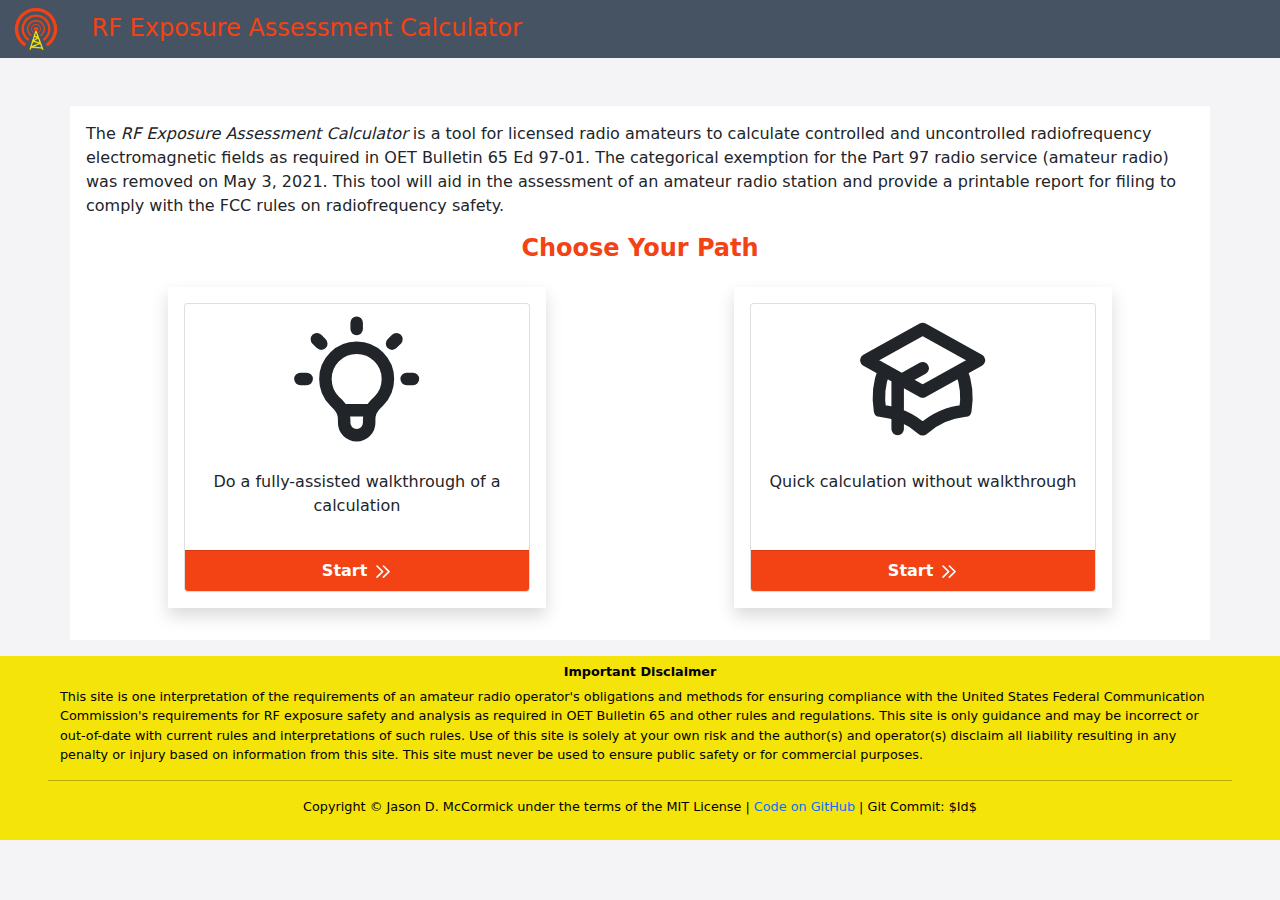
==== index.html @ f54cb821 "test ident" ====
<html>
<head>
	<meta charset="utf-8">
	<meta name="viewport" content="width=device-width, initial-scale=1">
	<title>Ham Radio RF Exposure Calculator</title>
	<link href="css/bootstrap.min.css" rel="stylesheet">
	<link href="css/local.css" rel="stylesheet">
    <link rel="shortcut icon" href="img/rflogo.png" sizes="any">
</head>
<body>
    <svg aria-hidden="true" id="svgdefs" version="2" xmlns="http://www.w3.org/2000/svg">
        <defs>
            <symbol id="rt-chevron" class="w-6 h-6" fill="none" stroke="currentColor" viewBox="0 0 24 24">
                <path stroke-linecap="round" stroke-linejoin="round" stroke-width="2" d="M13 5l7 7-7 7M5 5l7 7-7 7"></path>
            </symbol>
            <symbol id="lt-chevron" class="w-6 h-6" fill="none" stroke="currentColor" viewBox="0 0 24 24">
                <path stroke-linecap="round" stroke-linejoin="round" stroke-width="2" d="M11 19l-7-7 7-7m8 14l-7-7 7-7"></path>
            </symbol>
            <symbol id="miterboard" class="w-6 h-6" fill="none" stroke="currentColor" viewBox="0 0 24 24">
                <path d="M12 14l9-5-9-5-9 5 9 5z"></path><path d="M12 14l6.16-3.422a12.083 12.083 0 01.665 6.479A11.952 11.952 0 0012 20.055a11.952 11.952 0 00-6.824-2.998 12.078 12.078 0 01.665-6.479L12 14z"></path><path stroke-linecap="round" stroke-linejoin="round" stroke-width="2" d="M12 14l9-5-9-5-9 5 9 5zm0 0l6.16-3.422a12.083 12.083 0 01.665 6.479A11.952 11.952 0 0012 20.055a11.952 11.952 0 00-6.824-2.998 12.078 12.078 0 01.665-6.479L12 14zm-4 6v-7.5l4-2.222"></path>
            </symbol>
            <symbol id="lightbulb" class="w-6 h-6" fill="none" stroke="currentColor" viewBox="0 0 24 24">
                <path stroke-linecap="round" stroke-linejoin="round" stroke-width="2" d="M9.663 17h4.673M12 3v1m6.364 1.636l-.707.707M21 12h-1M4 12H3m3.343-5.657l-.707-.707m2.828 9.9a5 5 0 117.072 0l-.548.547A3.374 3.374 0 0014 18.469V19a2 2 0 11-4 0v-.531c0-.895-.356-1.754-.988-2.386l-.548-.547z"></path>
            </symbol>
        </defs>
    </svg>
    <header>
        <div class="container-fluid p-1 mb-5 headerbar">
            <img src="img/rflogo.png" height="50px" class="mx-2" />
            <span class="mx-3">RF Exposure Assessment Calculator</span>
        </div>    
    </header>
<main>
	<div class="container-md bg-white p-3">                      
        <div class="row">
            <p>The <i>RF Exposure Assessment Calculator</i> is a tool for licensed radio amateurs 
            to calculate controlled and uncontrolled radiofrequency electromagnetic fields
            as required in OET Bulletin 65 Ed 97-01. The categorical exemption for the Part 97
            radio service (amateur radio) was removed on May 3, 2021. This tool will aid in
            the assessment of an amateur radio station and provide a printable report for filing
            to comply with the FCC rules on radiofrequency safety.
        </div>

        <div class="row choosepath">
            <h2>Choose Your Path</h2>
        </div>
        
        <div class="row equal justify-content-around">
            <div class="col-md-4 shadow m-3 p-3">
                <div class="card h-100">
                    <svg><use href="#lightbulb"></use></svg>
                    <div class="card-body text-center">
                    <p>Do a fully-assisted walkthrough of a calculation</p>
                    </div>
                    <a href="1.html">
                        <div class="card-footer">
                            Start&nbsp;<svg class="svgicon"><use href="#rt-chevron"></use></svg>
                        </div>
                    </a>
                </div>
            </div>

            <div class="col-md-4 shadow m-3 p-3">
                <div class="card h-100">
                    <svg><use href="#miterboard"></use></svg>
                    <div class="card-body text-center">
                        <p>Quick calculation without walkthrough</p>
                    </div>
                    <a href="oet65.html">
                        <div class="card-footer">
                            Start&nbsp;<svg class="svgicon"><use href="#rt-chevron"></use></svg>
                        </div>
                    </a>
                </div>
            </div>
        </div>
	</div>


	<script src="js/bootstrap.min.js"></script>
	<!--<script src="js/jquery-3.6.0.min.js"></script>-->
</main>
<footer>
    <div class="container-fluid mt-3">             
        <div class="row disclaimer px-5 py-2">
            <h2>Important Disclaimer</h2>
            <p>This site is one interpretation of the requirements of an amateur radio operator's obligations
                and methods for ensuring compliance with the United States Federal Communication Commission's 
                requirements for RF exposure safety and analysis as required in OET Bulletin 65 and other 
                rules and regulations. This site is only guidance and may be incorrect or out-of-date with
                current rules and interpretations of such rules. Use of this site is solely at your own risk
                and the author(s) and operator(s) disclaim all liability resulting in any penalty or injury based
                on information from this site. This site must never be used to ensure public safety or for commercial
                purposes.
            </p>
            <hr>
            <p style="text-align:center">Copyright &copy; Jason D. McCormick under the terms of the MIT License | 
                <a href="https://github.com/jxmx/rf-exp-assess">Code on GitHub</a> |
                Git Commit: $Id$
            </p>

        </div>   
    </div>
</footer>

</body>
</html>
---- css/local.css ----
/* 
 * Black Coral #465362 / rgb(70, 83, 98)
 * Cultured #F4F4F6 / rgb(244, 244, 246)
 * Coquelicot #F34213 / rgb(243, 66, 19)
 * Titanium Yellow #F4E409 / rgb(244, 228, 9)
 * Claret #840032 / rgb(132, 0, 50)
 */

:root {
	--black-coral: rgb(70, 83, 98);
	--cultured: rgb(244, 244, 246);
	--coquelicot: rgb(243, 66, 19);
	--titanium-yellow: rgb(244, 228, 9);
	--claret: rgb(132, 0, 50);
}

body {
	background-color: var(--cultured);
}

a:active, a:visited, a:hover, a:link {
	text-decoration: none;
}

.headerbar {
	background-color: var(--black-coral); 
	color: var(--coquelicot);
	font-size: 1.5em;
}

.choosepath h2{
	color: var(--coquelicot);
	font-weight: bolder;
	text-align: center;
	font-size: 1.5em;
}

.card-footer {
	background-color: var(--coquelicot);
	color: white;
	text-align: center;
	font-weight: bolder;
}

.disclaimer {
	background-color: var(--titanium-yellow);
	color: black;
	font-size: 0.8em;
}

.disclaimer h2{
	text-align: center;
	font-size: 1em;
	font-weight: bolder;
}

.form-l label {
	font-weight: bold;
}

.report-out label {
	text-align: right;	
	font-weight: bold;
}

#svgdefs{
	position: absolute;
	width: 0;
	height: 0;
	overflow: hidden;
}

.svgicon {
	width: 1.2em;
	height: 1.2em;
}
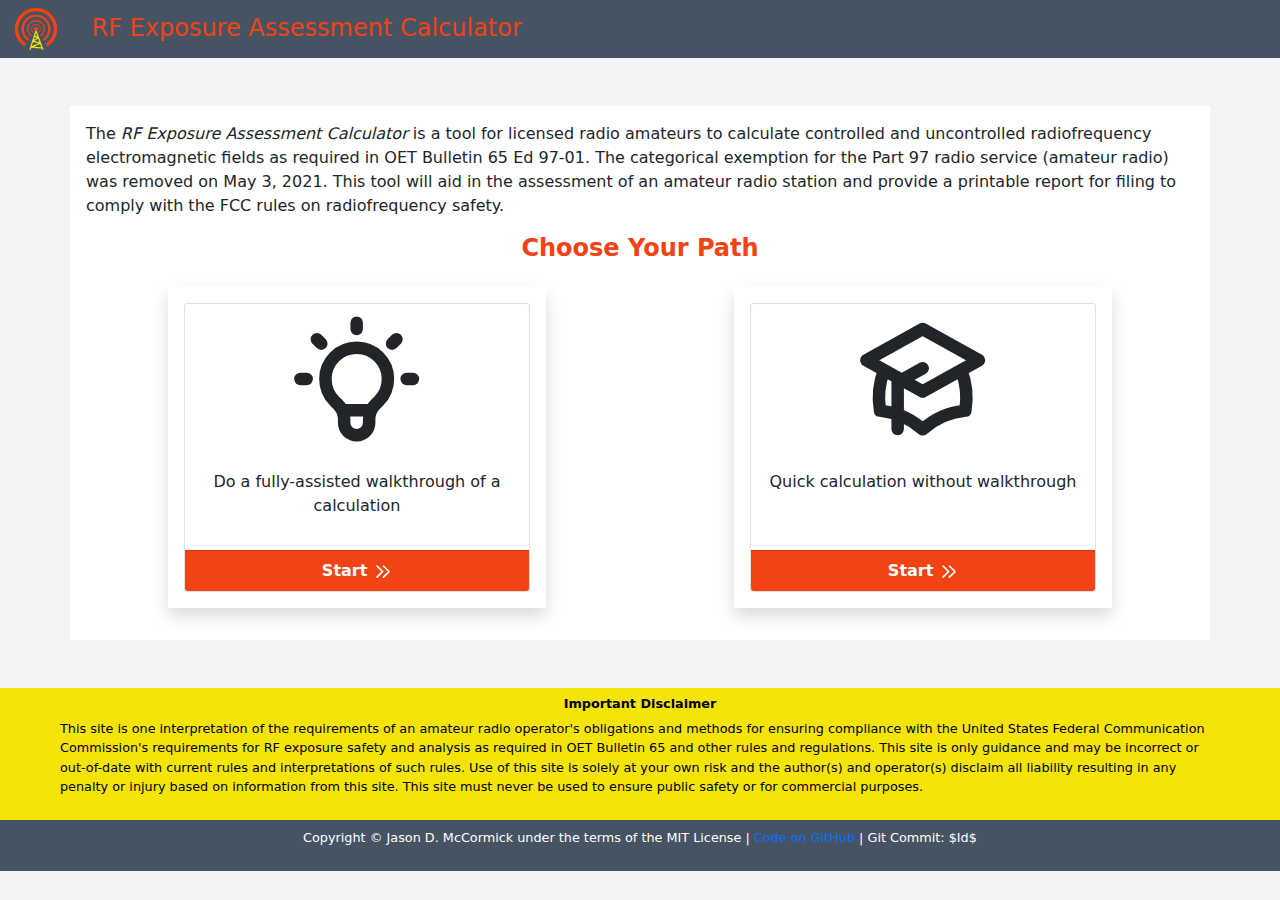
==== commit b9bae46b: "dark footer" ====
--- a/index.html
+++ b/index.html
@@ -31,7 +31,7 @@
         </div>    
     </header>
 <main>
-	<div class="container-md bg-white p-3">                      
+	<div class="container-md bg-white p-3 mb-5">                      
         <div class="row">
             <p>The <i>RF Exposure Assessment Calculator</i> is a tool for licensed radio amateurs 
             to calculate controlled and uncontrolled radiofrequency electromagnetic fields
@@ -81,7 +81,7 @@
 	<!--<script src="js/jquery-3.6.0.min.js"></script>-->
 </main>
 <footer>
-    <div class="container-fluid mt-3">             
+    <div class="container-fluid">             
         <div class="row disclaimer px-5 py-2">
             <h2>Important Disclaimer</h2>
             <p>This site is one interpretation of the requirements of an amateur radio operator's obligations
@@ -93,7 +93,8 @@
                 on information from this site. This site must never be used to ensure public safety or for commercial
                 purposes.
             </p>
-            <hr>
+        </div>
+        <div class="row bottom-footer px-5 py-2">
             <p style="text-align:center">Copyright &copy; Jason D. McCormick under the terms of the MIT License | 
                 <a href="https://github.com/jxmx/rf-exp-assess">Code on GitHub</a> |
                 Git Commit: $Id$
--- a/css/local.css
+++ b/css/local.css
@@ -48,6 +48,12 @@
 	font-size: 0.8em;
 }
 
+.bottom-footer {
+	background-color: var(--black-coral);
+	color: white;
+	font-size: 0.8em;
+}
+
 .disclaimer h2{
 	text-align: center;
 	font-size: 1em;
@@ -73,4 +79,22 @@
 .svgicon {
 	width: 1.2em;
 	height: 1.2em;
+}
+
+.calc-header h2{
+	color: var(--coquelicot);
+	font-weight: bolder;
+	text-align: center;
+	font-size: 1.5em;
+}
+
+.table-primary td{
+	color: var(--titanium-yellow);
+	background-color: var(--black-coral);
+}
+
+.btn-primary {
+	background-color: var(--coquelicot);
+	color: white;
+	border-color: var(--titanium-yellow);
 }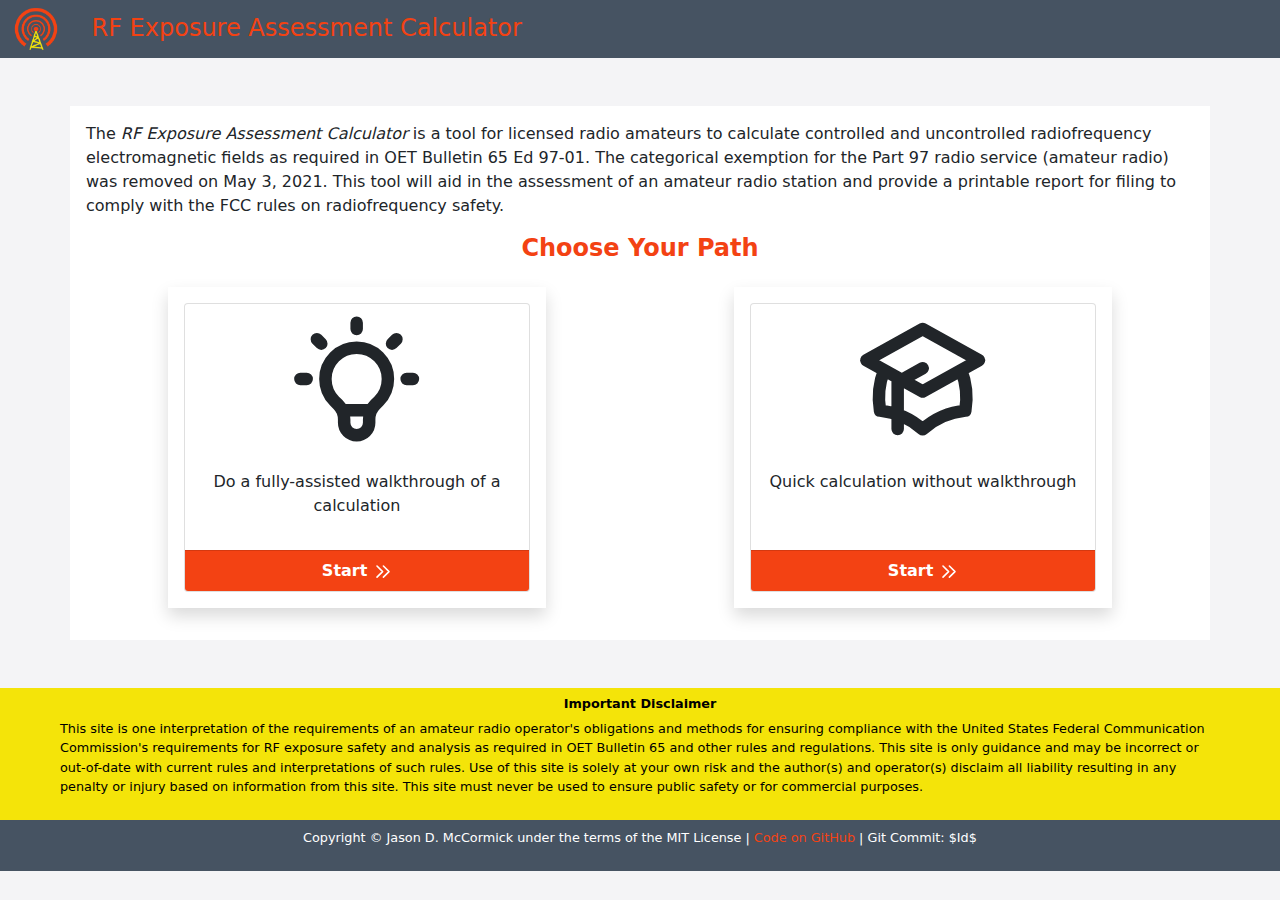
==== commit 01ad7b2f: "no bootstrap.js needed" ====
--- a/index.html
+++ b/index.html
@@ -2,7 +2,7 @@
 <head>
 	<meta charset="utf-8">
 	<meta name="viewport" content="width=device-width, initial-scale=1">
-	<title>Ham Radio RF Exposure Calculator</title>
+	<title>Amateur Radio RF Exposure Calculator</title>
 	<link href="css/bootstrap.min.css" rel="stylesheet">
 	<link href="css/local.css" rel="stylesheet">
     <link rel="shortcut icon" href="img/rflogo.png" sizes="any">
@@ -75,10 +75,6 @@
             </div>
         </div>
 	</div>
-
-
-	<script src="js/bootstrap.min.js"></script>
-	<!--<script src="js/jquery-3.6.0.min.js"></script>-->
 </main>
 <footer>
     <div class="container-fluid">             
--- a/css/local.css
+++ b/css/local.css
@@ -20,6 +20,7 @@
 
 a:active, a:visited, a:hover, a:link {
 	text-decoration: none;
+	color: var(--coquelicot);
 }
 
 .headerbar {
@@ -93,8 +94,16 @@
 	background-color: var(--black-coral);
 }
 
-.btn-primary {
+button {
 	background-color: var(--coquelicot);
+	border: none;
 	color: white;
-	border-color: var(--titanium-yellow);
+	font-weight: bold;
+	text-align: center;
+	text-decoration: none;
+	display: inline-block;
+	padding-top: 5px;
+	padding-bottom: 5px;
+	padding-left: 10px;
+	padding-right: 10px;
 }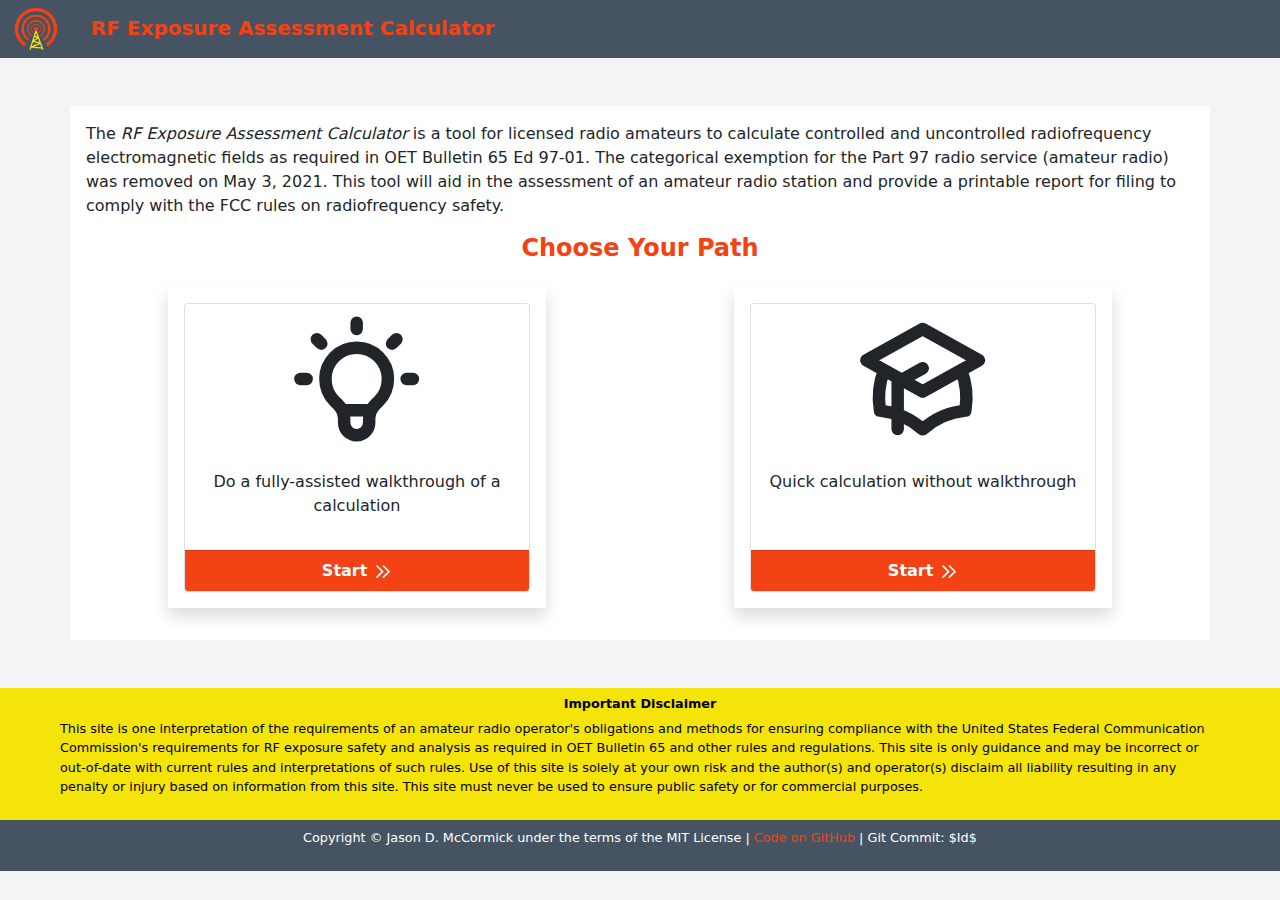
==== commit 88bfa612: "add heroicons license comment" ====
--- a/index.html
+++ b/index.html
@@ -10,6 +10,7 @@
 <body>
     <svg aria-hidden="true" id="svgdefs" version="2" xmlns="http://www.w3.org/2000/svg">
         <defs>
+            <!-- Symbols from https://heroicons.com/ used under MIT License -->
             <symbol id="rt-chevron" class="w-6 h-6" fill="none" stroke="currentColor" viewBox="0 0 24 24">
                 <path stroke-linecap="round" stroke-linejoin="round" stroke-width="2" d="M13 5l7 7-7 7M5 5l7 7-7 7"></path>
             </symbol>
--- a/css/local.css
+++ b/css/local.css
@@ -26,7 +26,14 @@
 .headerbar {
 	background-color: var(--black-coral); 
 	color: var(--coquelicot);
-	font-size: 1.5em;
+	font-size: 1.25em;
+	font-weight: bold;	
+}
+
+.subheaderbar{
+	background-color: var(--black-coral); 
+	color: var(--coquelicot);
+	font-size: 1.25em;
 }
 
 .choosepath h2{
@@ -106,4 +113,8 @@
 	padding-bottom: 5px;
 	padding-left: 10px;
 	padding-right: 10px;
+}
+
+.progress-bar {
+	background-color: var(--coquelicot);	
 }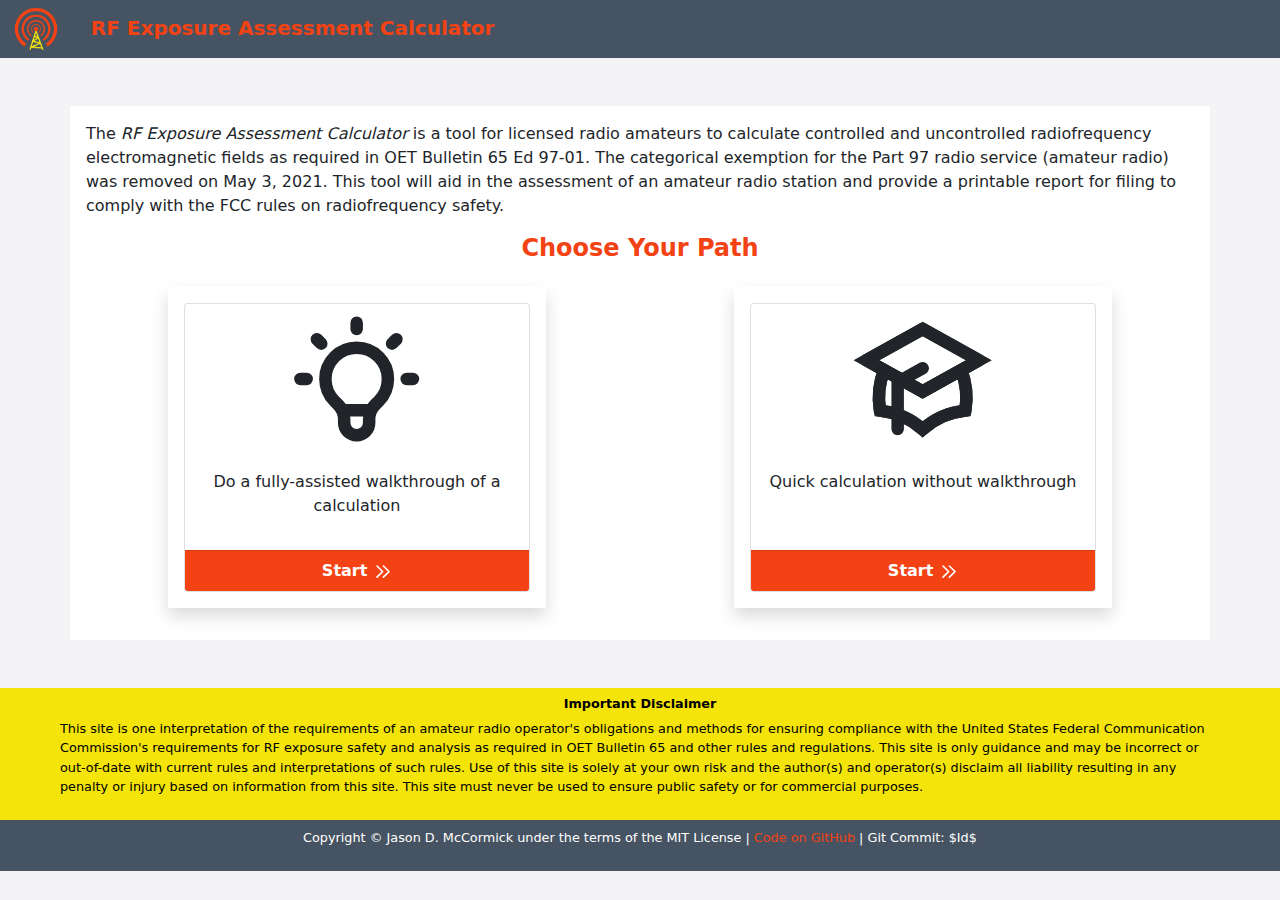
==== commit af41964e: "implement printable report for walkthrough" ====
--- a/index.html
+++ b/index.html
@@ -10,18 +10,20 @@
 <body>
     <svg aria-hidden="true" id="svgdefs" version="2" xmlns="http://www.w3.org/2000/svg">
         <defs>
-            <!-- Symbols from https://heroicons.com/ used under MIT License -->
-            <symbol id="rt-chevron" class="w-6 h-6" fill="none" stroke="currentColor" viewBox="0 0 24 24">
-                <path stroke-linecap="round" stroke-linejoin="round" stroke-width="2" d="M13 5l7 7-7 7M5 5l7 7-7 7"></path>
+            <!-- Symbols from https://heroicons.com/ Copyright 2022 by Tailwind CSS used under MIT License -->
+            <symbol id="rt-chevron" xmlns="http://www.w3.org/2000/svg" class="h-6 w-6" fill="none" viewBox="0 0 24 24" stroke="currentColor" stroke-width="2">
+                <path stroke-linecap="round" stroke-linejoin="round" d="M13 5l7 7-7 7M5 5l7 7-7 7" />
             </symbol>
-            <symbol id="lt-chevron" class="w-6 h-6" fill="none" stroke="currentColor" viewBox="0 0 24 24">
-                <path stroke-linecap="round" stroke-linejoin="round" stroke-width="2" d="M11 19l-7-7 7-7m8 14l-7-7 7-7"></path>
+            <symbol if="lt-chevron" xmlns="http://www.w3.org/2000/svg" class="h-6 w-6" fill="none" viewBox="0 0 24 24" stroke="currentColor" stroke-width="2">
+                <path stroke-linecap="round" stroke-linejoin="round" d="M11 19l-7-7 7-7m8 14l-7-7 7-7" />
             </symbol>
-            <symbol id="miterboard" class="w-6 h-6" fill="none" stroke="currentColor" viewBox="0 0 24 24">
-                <path d="M12 14l9-5-9-5-9 5 9 5z"></path><path d="M12 14l6.16-3.422a12.083 12.083 0 01.665 6.479A11.952 11.952 0 0012 20.055a11.952 11.952 0 00-6.824-2.998 12.078 12.078 0 01.665-6.479L12 14z"></path><path stroke-linecap="round" stroke-linejoin="round" stroke-width="2" d="M12 14l9-5-9-5-9 5 9 5zm0 0l6.16-3.422a12.083 12.083 0 01.665 6.479A11.952 11.952 0 0012 20.055a11.952 11.952 0 00-6.824-2.998 12.078 12.078 0 01.665-6.479L12 14zm-4 6v-7.5l4-2.222"></path>
+            <symbol id="miterboard" xmlns="http://www.w3.org/2000/svg" class="h-6 w-6" fill="none" viewBox="0 0 24 24" stroke="currentColor" stroke-width="2">
+                <path d="M12 14l9-5-9-5-9 5 9 5z" />
+                <path d="M12 14l6.16-3.422a12.083 12.083 0 01.665 6.479A11.952 11.952 0 0012 20.055a11.952 11.952 0 00-6.824-2.998 12.078 12.078 0 01.665-6.479L12 14z" />
+                <path stroke-linecap="round" stroke-linejoin="round" d="M12 14l9-5-9-5-9 5 9 5zm0 0l6.16-3.422a12.083 12.083 0 01.665 6.479A11.952 11.952 0 0012 20.055a11.952 11.952 0 00-6.824-2.998 12.078 12.078 0 01.665-6.479L12 14zm-4 6v-7.5l4-2.222" />
             </symbol>
-            <symbol id="lightbulb" class="w-6 h-6" fill="none" stroke="currentColor" viewBox="0 0 24 24">
-                <path stroke-linecap="round" stroke-linejoin="round" stroke-width="2" d="M9.663 17h4.673M12 3v1m6.364 1.636l-.707.707M21 12h-1M4 12H3m3.343-5.657l-.707-.707m2.828 9.9a5 5 0 117.072 0l-.548.547A3.374 3.374 0 0014 18.469V19a2 2 0 11-4 0v-.531c0-.895-.356-1.754-.988-2.386l-.548-.547z"></path>
+            <symbol id="lightbulb" xmlns="http://www.w3.org/2000/svg" class="h-6 w-6" fill="none" viewBox="0 0 24 24" stroke="currentColor" stroke-width="2">
+                <path stroke-linecap="round" stroke-linejoin="round" d="M9.663 17h4.673M12 3v1m6.364 1.636l-.707.707M21 12h-1M4 12H3m3.343-5.657l-.707-.707m2.828 9.9a5 5 0 117.072 0l-.548.547A3.374 3.374 0 0014 18.469V19a2 2 0 11-4 0v-.531c0-.895-.356-1.754-.988-2.386l-.548-.547z" />
             </symbol>
         </defs>
     </svg>
--- a/css/local.css
+++ b/css/local.css
@@ -117,4 +117,52 @@
 
 .progress-bar {
 	background-color: var(--coquelicot);	
+}
+
+.not-printable {
+	display: none;
+}
+
+@media print {
+	html, body {
+		
+		font-size: 11pt;
+	}
+
+	table h2 {
+		font-size: 14pt;
+		font-weight: bolder;
+	}
+
+	.td-field {
+		font-weight: bolder;
+	}
+	
+	.td-value {
+		font-family: 'Courier New', Courier, monospace;
+	}
+
+	.disclaimer {
+		color: black;
+		font-size: 0.8em;
+	}
+	
+	.bottom-footer {
+		font-size: 0.8em;
+	}
+	
+	.disclaimer h2{
+		text-align: center;
+		font-size: 1em;
+		font-weight: bolder;
+	}
+
+	.form-check-input:checked {
+		background-color: black;
+		border-color: black;
+	}
+
+	.form-check-input {
+		border-color: black;
+	}
 }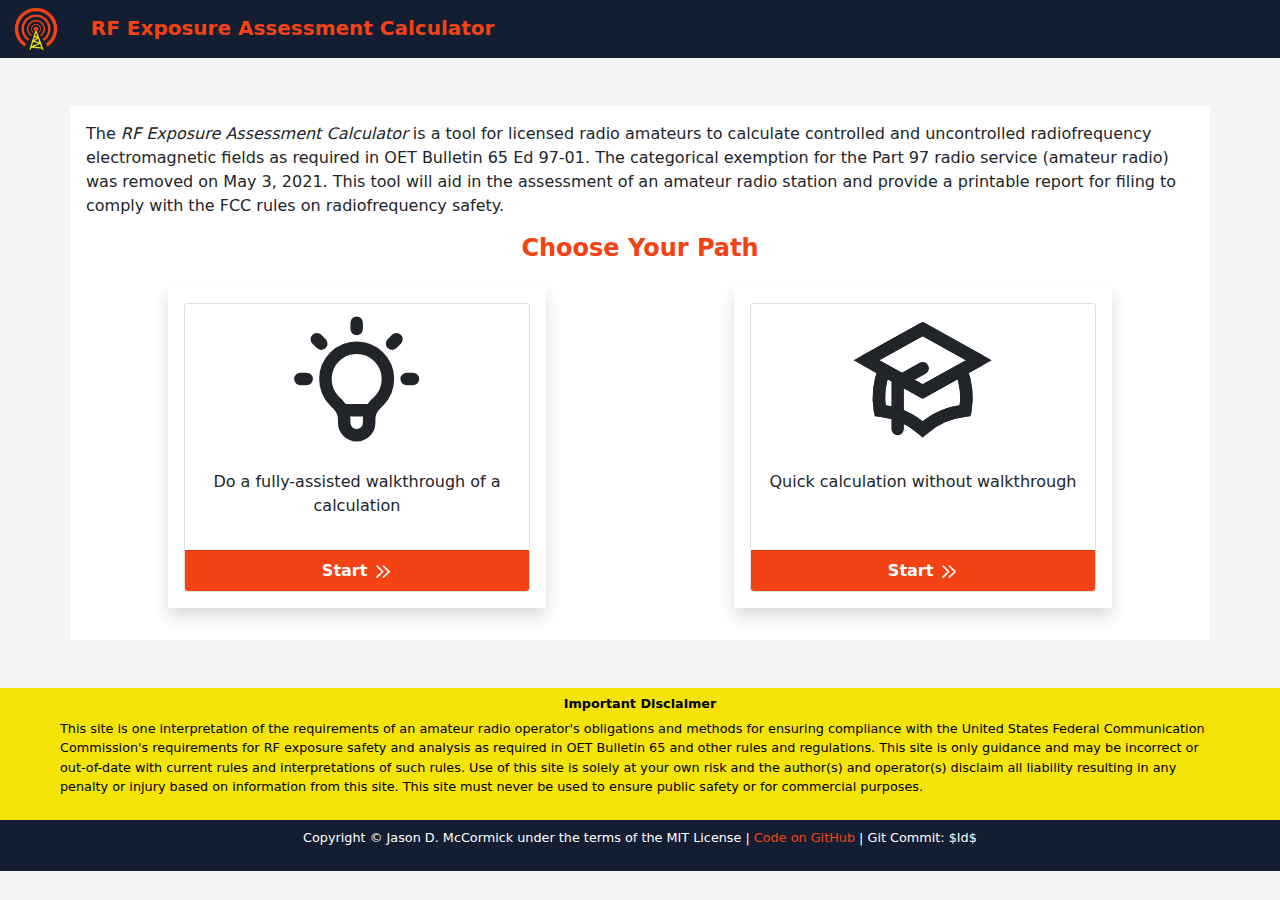
==== commit 8f1ed4e0: "add missing doctype" ====
--- a/index.html
+++ b/index.html
@@ -1,3 +1,4 @@
+<!DOCTYPE html>
 <html>
 <head>
 	<meta charset="utf-8">
--- a/css/local.css
+++ b/css/local.css
@@ -7,7 +7,7 @@
  */
 
 :root {
-	--black-coral: rgb(70, 83, 98);
+	--black-coral: rgb(20, 30, 50);
 	--cultured: rgb(244, 244, 246);
 	--coquelicot: rgb(243, 66, 19);
 	--titanium-yellow: rgb(244, 228, 9);
@@ -165,4 +165,4 @@
 	.form-check-input {
 		border-color: black;
 	}
-}+}
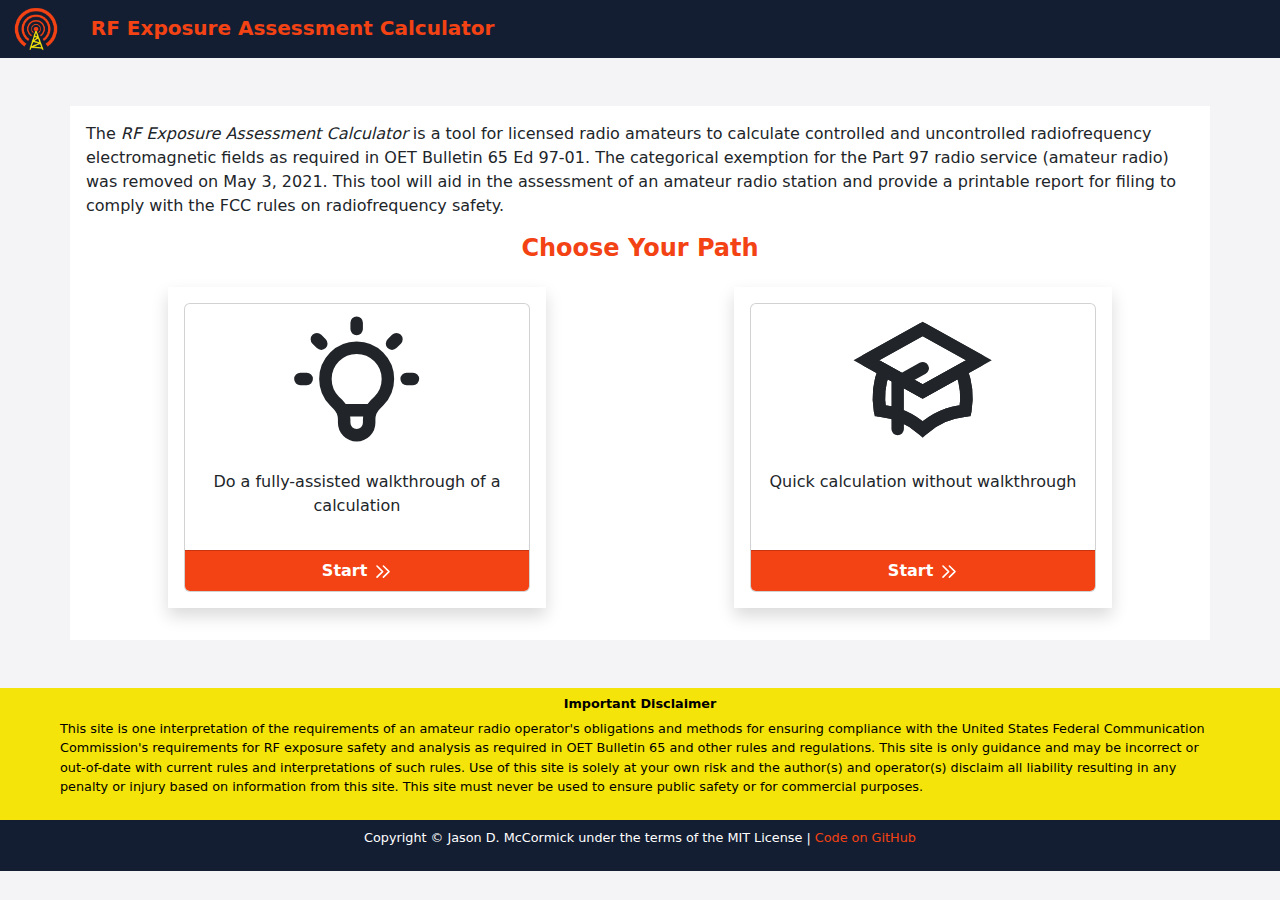
==== commit 7d4c4703: "remove git commit from footer" ====
--- a/index.html
+++ b/index.html
@@ -96,8 +96,7 @@
         </div>
         <div class="row bottom-footer px-5 py-2">
             <p style="text-align:center">Copyright &copy; Jason D. McCormick under the terms of the MIT License | 
-                <a href="https://github.com/jxmx/rf-exp-assess">Code on GitHub</a> |
-                Git Commit: $Id$
+                <a href="https://github.com/jxmx/rf-exp-assess">Code on GitHub</a>
             </p>
 
         </div>   
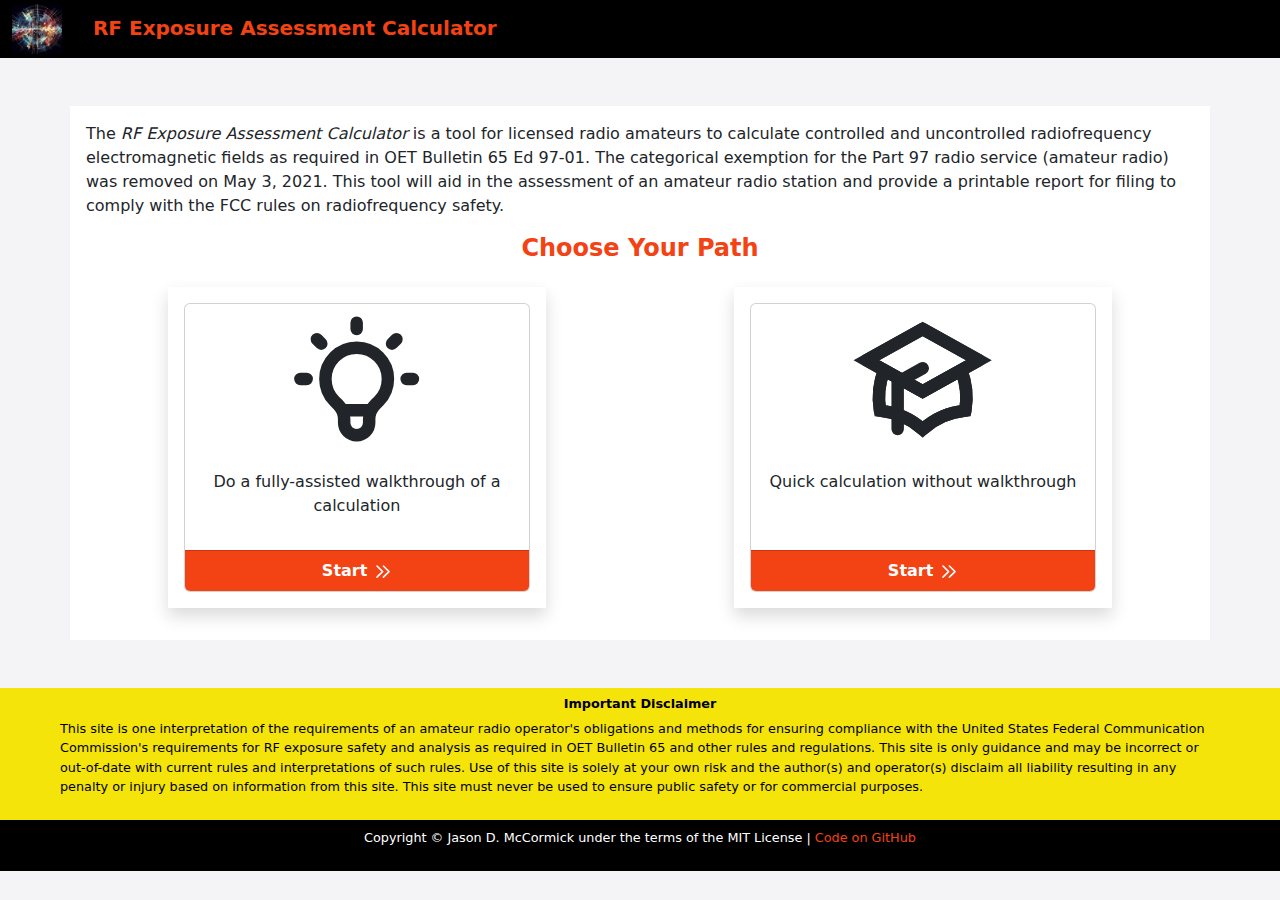
==== commit 96e5bb30: "new logo, full black bar" ====
--- a/index.html
+++ b/index.html
@@ -6,7 +6,7 @@
 	<title>Amateur Radio RF Exposure Calculator</title>
 	<link href="css/bootstrap.min.css" rel="stylesheet">
 	<link href="css/local.css" rel="stylesheet">
-    <link rel="shortcut icon" href="img/rflogo.png" sizes="any">
+    <link rel="shortcut icon" href="img/rflogo.webp" sizes="any">
 </head>
 <body>
     <svg aria-hidden="true" id="svgdefs" version="2" xmlns="http://www.w3.org/2000/svg">
@@ -30,7 +30,7 @@
     </svg>
     <header>
         <div class="container-fluid p-1 mb-5 headerbar">
-            <img src="img/rflogo.png" height="50px" class="mx-2" />
+            <img src="img/rflogo.webp" height="50px" class="mx-2" />
             <span class="mx-3">RF Exposure Assessment Calculator</span>
         </div>    
     </header>
--- a/css/local.css
+++ b/css/local.css
@@ -7,7 +7,7 @@
  */
 
 :root {
-	--black-coral: rgb(20, 30, 50);
+	--black-coral: rgb(0, 0, 0);
 	--cultured: rgb(244, 244, 246);
 	--coquelicot: rgb(243, 66, 19);
 	--titanium-yellow: rgb(244, 228, 9);
